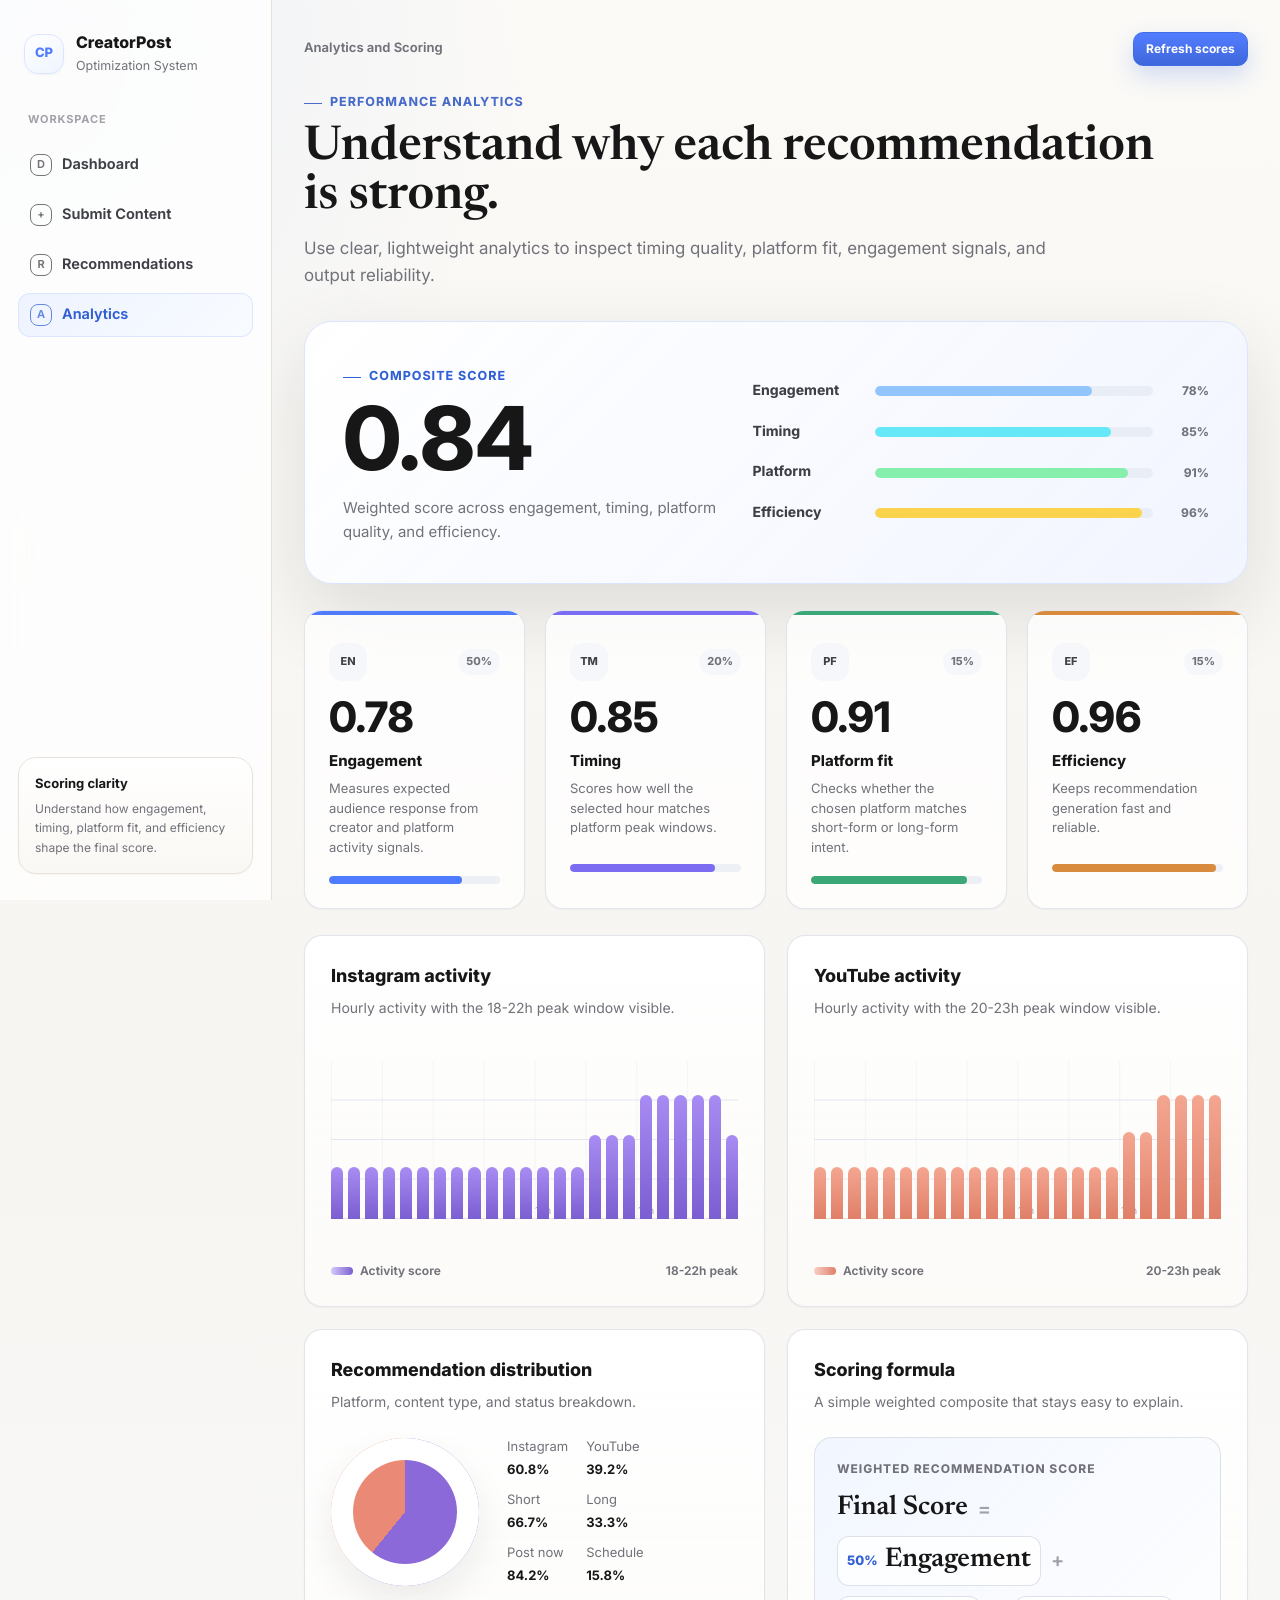
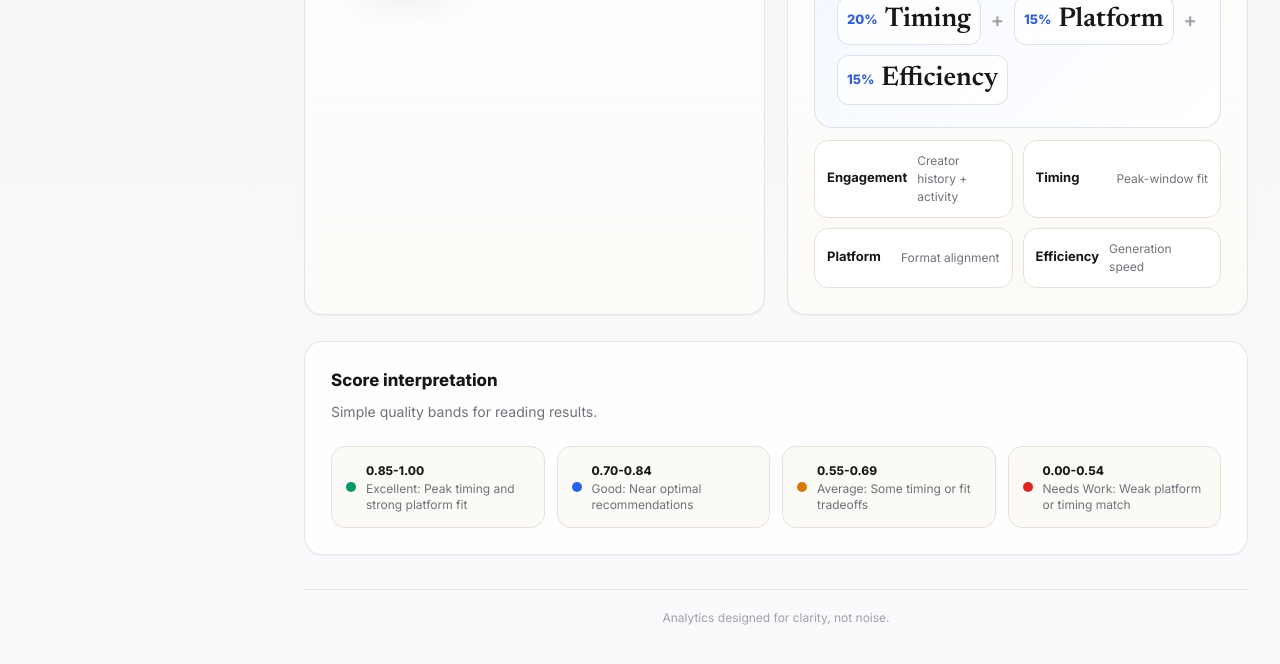
==== frontend/analytics.html @ d36f8579 "initial frontend design" ====
<!DOCTYPE html>
<html lang="en">
<head>
  <meta charset="UTF-8" />
  <meta name="viewport" content="width=device-width, initial-scale=1.0" />
  <title>Analytics | CreatorPost</title>
  <link rel="stylesheet" href="css/styles.css" />
  <link rel="stylesheet" href="css/analytics.css" />
</head>
<body>
  <div class="app-shell">
    <aside class="sidebar">
      <a href="index.html" class="brand"><span class="brand-mark">CP</span><span><span class="brand-title">CreatorPost</span><span class="brand-subtitle">Optimization System</span></span></a>
      <nav class="sidebar-nav" aria-label="Main navigation">
        <span class="nav-section-label">Workspace</span>
        <a href="index.html" class="nav-link"><span class="nav-icon">D</span>Dashboard</a>
        <a href="submit.html" class="nav-link"><span class="nav-icon">+</span>Submit Content</a>
        <a href="recommendations.html" class="nav-link"><span class="nav-icon">R</span>Recommendations</a>
        <a href="analytics.html" class="nav-link active"><span class="nav-icon">A</span>Analytics</a>
      </nav>
      <div class="sidebar-card"><strong>Scoring clarity</strong><span>Understand how engagement, timing, platform fit, and efficiency shape the final score.</span></div>
    </aside>

    <div class="main-area">
      <header class="topbar"><div class="topbar-title">Analytics and Scoring</div><div class="topbar-actions"><button class="btn btn-primary btn-sm" id="run-scoring-btn">Refresh scores</button></div></header>
      <main class="page-wrapper">
        <header class="page-header">
          <span class="eyebrow">Performance analytics</span>
          <h1>Understand why each recommendation is strong.</h1>
          <p>Use clear, lightweight analytics to inspect timing quality, platform fit, engagement signals, and output reliability.</p>
        </header>

        <section class="score-hero">
          <div class="score-hero-left">
            <span class="eyebrow">Composite score</span>
            <div class="final-score-value" id="hero-final-score">0.00</div>
            <div class="score-label">Weighted score across engagement, timing, platform quality, and efficiency.</div>
          </div>
          <div class="score-hero-right">
            <div class="hero-metric-row"><span class="hero-metric-name">Engagement</span><div class="hero-metric-bar-wrap"><div class="hero-metric-bar" id="hero-bar-engagement"></div></div><span class="hero-metric-val" id="hero-val-engagement">0%</span></div>
            <div class="hero-metric-row"><span class="hero-metric-name">Timing</span><div class="hero-metric-bar-wrap"><div class="hero-metric-bar" id="hero-bar-timing"></div></div><span class="hero-metric-val" id="hero-val-timing">0%</span></div>
            <div class="hero-metric-row"><span class="hero-metric-name">Platform</span><div class="hero-metric-bar-wrap"><div class="hero-metric-bar" id="hero-bar-platform"></div></div><span class="hero-metric-val" id="hero-val-platform">0%</span></div>
            <div class="hero-metric-row"><span class="hero-metric-name">Efficiency</span><div class="hero-metric-bar-wrap"><div class="hero-metric-bar" id="hero-bar-efficiency"></div></div><span class="hero-metric-val" id="hero-val-efficiency">0%</span></div>
          </div>
        </section>

        <section class="metric-cards">
          <article class="metric-card engagement"><div class="metric-card-accent"></div><div class="metric-card-header"><span class="metric-icon">EN</span><span class="metric-weight">50%</span></div><div class="metric-score" id="card-engagement">0.00</div><div class="metric-name">Engagement</div><div class="metric-desc">Measures expected audience response from creator and platform activity signals.</div><div class="metric-progress"><div class="metric-progress-fill" id="bar-engagement"></div></div></article>
          <article class="metric-card timing"><div class="metric-card-accent"></div><div class="metric-card-header"><span class="metric-icon">TM</span><span class="metric-weight">20%</span></div><div class="metric-score" id="card-timing">0.00</div><div class="metric-name">Timing</div><div class="metric-desc">Scores how well the selected hour matches platform peak windows.</div><div class="metric-progress"><div class="metric-progress-fill" id="bar-timing"></div></div></article>
          <article class="metric-card platform"><div class="metric-card-accent"></div><div class="metric-card-header"><span class="metric-icon">PF</span><span class="metric-weight">15%</span></div><div class="metric-score" id="card-platform">0.00</div><div class="metric-name">Platform fit</div><div class="metric-desc">Checks whether the chosen platform matches short-form or long-form intent.</div><div class="metric-progress"><div class="metric-progress-fill" id="bar-platform"></div></div></article>
          <article class="metric-card efficiency"><div class="metric-card-accent"></div><div class="metric-card-header"><span class="metric-icon">EF</span><span class="metric-weight">15%</span></div><div class="metric-score" id="card-efficiency">0.00</div><div class="metric-name">Efficiency</div><div class="metric-desc">Keeps recommendation generation fast and reliable.</div><div class="metric-progress"><div class="metric-progress-fill" id="bar-efficiency"></div></div></article>
        </section>

        <section class="charts-grid">
          <article class="chart-card"><h3>Instagram activity</h3><p>Hourly activity with the 18-22h peak window visible.</p><div id="ig-activity-bars"></div></article>
          <article class="chart-card"><h3>YouTube activity</h3><p>Hourly activity with the 20-23h peak window visible.</p><div id="yt-activity-bars"></div></article>
          <article class="chart-card"><h3>Recommendation distribution</h3><p>Platform, content type, and status breakdown.</p><div class="distribution-layout"><div id="donut-chart" class="donut-chart"></div><div class="distribution-list"><span>Instagram <strong id="dist-ig">-</strong></span><span>YouTube <strong id="dist-yt">-</strong></span><span>Short <strong id="dist-short">-</strong></span><span>Long <strong id="dist-long">-</strong></span><span>Post now <strong id="dist-now">-</strong></span><span>Schedule <strong id="dist-sched">-</strong></span></div></div></article>
          <article class="chart-card"><h3>Scoring formula</h3><p>A simple weighted composite that stays easy to explain.</p><div id="formula-display"></div></article>
        </section>

        <section class="card">
          <div class="card-header"><div><div class="card-title">Score interpretation</div><div class="card-subtitle">Simple quality bands for reading results.</div></div></div>
          <div class="interpretation-grid" id="interpretation-grid"></div>
        </section>
      </main>
      <footer class="footer">Analytics designed for clarity, not noise.</footer>
    </div>
  </div>
  <script src="js/api.js"></script>
  <script src="js/analytics.js"></script>
</body>
</html>
---- frontend/css/styles.css ----
@import url("https://fonts.googleapis.com/css2?family=Inter:wght@400;500;600;700;800&family=Newsreader:opsz,wght@6..72,500;6..72,600&display=swap");

:root {
  --bg: #f7f5f1;
  --bg-soft: #fbfaf7;
  --surface: #ffffff;
  --surface-2: #f8fafc;
  --border: #e7e1d8;
  --border-strong: #d7dce5;
  --text: #171717;
  --text-soft: #3f3f46;
  --muted: #71717a;
  --muted-2: #a1a1aa;
  --blue: #4f7cff;
  --blue-soft: #edf3ff;
  --purple: #7c6cf2;
  --purple-soft: #f1efff;
  --green: #3ba776;
  --green-soft: #ecf8f2;
  --orange: #d88a3d;
  --orange-soft: #fff4e8;
  --red: #cf4d4d;
  --red-soft: #fff0f0;
  --shadow-sm: 0 1px 2px rgba(24, 24, 27, 0.04);
  --shadow-md: 0 18px 48px rgba(24, 24, 27, 0.09);
  --shadow-lg: 0 28px 80px rgba(24, 24, 27, 0.12);
  --radius-sm: 12px;
  --radius-md: 18px;
  --radius-lg: 28px;
  --sidebar: 272px;
  --font: Inter, ui-sans-serif, system-ui, -apple-system, "Segoe UI", sans-serif;
  --display-font: Newsreader, Georgia, serif;
}

*,
*::before,
*::after { box-sizing: border-box; }

* { margin: 0; padding: 0; }

html { scroll-behavior: smooth; }

body {
  min-height: 100vh;
  background:
    radial-gradient(circle at top left, rgba(79, 124, 255, 0.08), transparent 34rem),
    linear-gradient(180deg, #fbfaf7 0%, #f7f5f1 46%, #f8fafc 100%);
  color: var(--text);
  font-family: var(--font);
  font-size: 16px;
  line-height: 1.62;
  text-rendering: geometricPrecision;
  -webkit-font-smoothing: antialiased;
}

a { color: inherit; }
button, input, select { font: inherit; }
button { cursor: pointer; }

.app-shell {
  min-height: 100vh;
  display: grid;
  grid-template-columns: var(--sidebar) minmax(0, 1fr);
}

.sidebar {
  position: sticky;
  top: 0;
  height: 100vh;
  display: flex;
  flex-direction: column;
  gap: 28px;
  padding: 26px 18px;
  border-right: 1px solid var(--border);
  background: rgba(255, 255, 255, 0.78);
  backdrop-filter: blur(18px);
}

.brand {
  display: flex;
  align-items: center;
  gap: 12px;
  padding: 4px 6px;
  color: var(--text);
  text-decoration: none;
}

.brand-mark {
  width: 40px;
  height: 40px;
  display: grid;
  place-items: center;
  border: 1px solid #dbe5ff;
  border-radius: 14px;
  background: linear-gradient(145deg, #ffffff, #eef4ff);
  color: var(--blue);
  font-size: 13px;
  font-weight: 800;
  letter-spacing: 0;
  box-shadow: var(--shadow-sm);
}

.brand-title {
  display: block;
  font-size: 16px;
  font-weight: 800;
  letter-spacing: 0;
}

.brand-subtitle {
  display: block;
  margin-top: 1px;
  color: var(--muted);
  font-size: 12.5px;
}

.sidebar-nav {
  display: flex;
  flex-direction: column;
  gap: 6px;
}

.nav-section-label {
  margin: 2px 10px 8px;
  color: var(--muted-2);
  font-size: 11px;
  font-weight: 700;
  letter-spacing: 0.08em;
  text-transform: uppercase;
}

.nav-link {
  min-height: 44px;
  display: flex;
  align-items: center;
  gap: 10px;
  padding: 10px 12px;
  border-radius: 12px;
  color: var(--text-soft);
  text-decoration: none;
  font-size: 14.5px;
  font-weight: 650;
  transition: background 160ms ease, color 160ms ease, transform 160ms ease;
}

.nav-link:hover {
  background: rgba(79, 124, 255, 0.07);
  color: var(--text);
}

.nav-link.active {
  background: linear-gradient(135deg, #eef3ff, #f8fbff);
  color: #315fd4;
  box-shadow: inset 0 0 0 1px #dce6ff;
}

.nav-icon {
  width: 22px;
  height: 22px;
  display: grid;
  place-items: center;
  border: 1px solid currentColor;
  border-radius: 8px;
  font-size: 11px;
  opacity: 0.72;
}

.sidebar-card {
  margin-top: auto;
  padding: 16px;
  border: 1px solid var(--border);
  border-radius: var(--radius-md);
  background: linear-gradient(180deg, #ffffff, #faf8f4);
  box-shadow: var(--shadow-sm);
}

.sidebar-card strong {
  display: block;
  font-size: 13px;
}

.sidebar-card span {
  display: block;
  margin-top: 4px;
  color: var(--muted);
  font-size: 12px;
}

.main-area {
  min-width: 0;
  padding: 32px;
}

.topbar {
  max-width: 1220px;
  margin: 0 auto 20px;
  display: flex;
  align-items: center;
  justify-content: space-between;
  gap: 18px;
}

.topbar-title {
  color: var(--muted);
  font-size: 13px;
  font-weight: 650;
}

.topbar-actions {
  display: flex;
  align-items: center;
  gap: 10px;
}

.status-pill {
  display: inline-flex;
  align-items: center;
  gap: 8px;
  min-height: 34px;
  padding: 7px 11px;
  border: 1px solid var(--border);
  border-radius: 999px;
  background: rgba(255, 255, 255, 0.75);
  color: var(--muted);
  font-size: 12px;
  font-weight: 650;
}

.status-dot {
  width: 7px;
  height: 7px;
  border-radius: 50%;
  background: var(--green);
}

.page-wrapper {
  width: min(1220px, 100%);
  margin: 0 auto;
}

.page-header {
  margin-bottom: 30px;
}

.eyebrow {
  display: inline-flex;
  align-items: center;
  gap: 8px;
  color: #486bc9;
  font-size: 12.5px;
  font-weight: 750;
  letter-spacing: 0.08em;
  text-transform: uppercase;
}

.eyebrow::before {
  content: "";
  width: 18px;
  height: 1px;
  background: currentColor;
}

.page-header h1 {
  max-width: 880px;
  margin-top: 10px;
  color: var(--text);
  font-family: var(--display-font);
  font-size: 48px;
  line-height: 1.02;
  font-weight: 600;
  letter-spacing: 0;
}

.page-header p {
  max-width: 760px;
  margin-top: 14px;
  color: var(--muted);
  font-size: 17px;
}

.card,
.form-card,
.info-card,
.rec-table-wrap,
.rec-summary-card,
.stat-card,
.metric-card,
.chart-card {
  border: 1px solid rgba(215, 220, 229, 0.72);
  border-radius: var(--radius-md);
  background: rgba(255, 255, 255, 0.78);
  box-shadow: var(--shadow-sm);
  transition: box-shadow 180ms ease, transform 180ms ease, border-color 180ms ease, background 180ms ease;
}

.card {
  padding: 26px;
}

.card:hover,
.form-card:hover,
.info-card:hover,
.rec-table-wrap:hover,
.metric-card:hover,
.chart-card:hover {
  border-color: rgba(184, 200, 255, 0.7);
  box-shadow: 0 18px 48px rgba(24, 24, 27, 0.07);
}

.card-header {
  display: flex;
  align-items: flex-start;
  justify-content: space-between;
  gap: 16px;
  margin-bottom: 22px;
}

.card-title {
  color: var(--text);
  font-size: 17px;
  font-weight: 760;
}

.card-subtitle {
  margin-top: 6px;
  color: var(--muted);
  font-size: 14px;
}

.btn {
  min-height: 42px;
  display: inline-flex;
  align-items: center;
  justify-content: center;
  gap: 8px;
  padding: 11px 17px;
  border: 1px solid var(--border-strong);
  border-radius: 12px;
  background: #fff;
  color: var(--text);
  text-decoration: none;
  font-size: 14.5px;
  font-weight: 700;
  line-height: 1;
  white-space: nowrap;
  transition: transform 160ms ease, box-shadow 160ms ease, border-color 160ms ease, background 160ms ease;
}

.btn:hover {
  transform: translateY(-1px);
  box-shadow: 0 8px 22px rgba(24, 24, 27, 0.08);
}

.btn-primary {
  border-color: #416ee5;
  background: linear-gradient(180deg, #527dff, #3f67dc);
  color: #fff;
  box-shadow: 0 10px 24px rgba(65, 110, 229, 0.22);
}

.btn-primary:hover { background: #365fc9; }
.btn-outline { background: rgba(255, 255, 255, 0.72); color: var(--text-soft); }
.btn-muted { background: var(--surface-2); color: var(--muted); }
.btn-sm { min-height: 34px; padding: 8px 12px; border-radius: 10px; font-size: 12px; }
.btn:disabled { opacity: 0.55; cursor: not-allowed; transform: none; }

.badge {
  display: inline-flex;
  align-items: center;
  justify-content: center;
  min-height: 24px;
  padding: 4px 9px;
  border: 1px solid transparent;
  border-radius: 999px;
  font-size: 11.5px;
  font-weight: 720;
  line-height: 1;
  white-space: nowrap;
}

.badge-instagram { border-color: #ead9f7; background: #fbf5ff; color: #7a4fb0; }
.badge-youtube { border-color: #f4d7d7; background: #fff6f5; color: #b45454; }
.badge-both { border-color: #dbe5ff; background: var(--blue-soft); color: #315fd4; }
.badge-post-now { border-color: #ccebdc; background: var(--green-soft); color: #278258; }
.badge-schedule { border-color: #f4dcc2; background: var(--orange-soft); color: #af6420; }
.badge-short { border-color: #dbe5ff; background: var(--blue-soft); color: #315fd4; }
.badge-long { border-color: #ded9ff; background: var(--purple-soft); color: #6556d9; }

.badge-dot {
  width: 6px;
  height: 6px;
  margin-right: 6px;
  border-radius: 50%;
  background: currentColor;
  box-shadow: 0 0 0 3px color-mix(in srgb, currentColor 16%, transparent);
}

.grid-2 { display: grid; grid-template-columns: repeat(2, minmax(0, 1fr)); gap: 18px; }
.grid-3 { display: grid; grid-template-columns: repeat(3, minmax(0, 1fr)); gap: 18px; }
.grid-4 { display: grid; grid-template-columns: repeat(4, minmax(0, 1fr)); gap: 20px; }
.flex { display: flex; }
.flex-between { display: flex; align-items: center; justify-content: space-between; gap: 16px; }
.gap-8 { gap: 8px; }
.wrap { flex-wrap: wrap; }
.mt-8 { margin-top: 8px; }
.mb-8 { margin-bottom: 8px; }
.text-muted { color: var(--muted); font-size: 14px; }
.font-mono { font-family: "SFMono-Regular", "Cascadia Mono", Consolas, monospace; }
.divider { height: 1px; margin: 18px 0; background: var(--border); }
.table-scroll { width: 100%; overflow-x: auto; }
.score-accent { color: #315fd4; font-size: 15px; }

.alert {
  display: flex;
  gap: 10px;
  margin-bottom: 16px;
  padding: 12px 14px;
  border: 1px solid #f0cccc;
  border-radius: 12px;
  background: var(--red-soft);
  color: #a33c3c;
  font-size: 13px;
}

.spinner {
  width: 18px;
  height: 18px;
  border: 2px solid #dfe7fb;
  border-top-color: var(--blue);
  border-radius: 50%;
  animation: spin 0.75s linear infinite;
}

@keyframes spin { to { transform: rotate(360deg); } }

.loading-overlay {
  min-height: 96px;
  display: flex;
  align-items: center;
  justify-content: center;
  gap: 10px;
  color: var(--muted);
  font-size: 13px;
}

.empty-state {
  padding: 36px 20px;
  text-align: center;
  color: var(--muted);
}

.empty-icon {
  margin-bottom: 8px;
  color: var(--text-soft);
  font-weight: 700;
}

.info-list {
  display: flex;
  flex-direction: column;
  gap: 12px;
  list-style: none;
}

.info-list li {
  position: relative;
  padding-left: 18px;
  color: var(--muted);
  font-size: 14px;
  line-height: 1.52;
}

.info-list li::before {
  content: "";
  position: absolute;
  left: 0;
  top: 9px;
  width: 5px;
  height: 5px;
  border-radius: 50%;
  background: var(--blue);
}

.footer {
  width: min(1220px, 100%);
  margin: 34px auto 0;
  padding: 18px 0 4px;
  border-top: 1px solid var(--border);
  color: var(--muted-2);
  text-align: center;
  font-size: 12px;
}

@media (max-width: 1080px) {
  .app-shell { grid-template-columns: 1fr; }
  .sidebar {
    position: relative;
    height: auto;
    padding: 16px;
    border-right: none;
    border-bottom: 1px solid var(--border);
  }
  .sidebar-nav {
    flex-direction: row;
    overflow-x: auto;
    padding-bottom: 2px;
  }
  .nav-section-label,
  .sidebar-card { display: none; }
  .nav-link { flex: 0 0 auto; }
}

@media (max-width: 760px) {
  .main-area { padding: 18px 14px; }
  .topbar { align-items: flex-start; flex-direction: column; }
  .page-header h1 { font-size: 36px; }
  .page-header p { font-size: 16px; }
  .grid-4, .grid-3, .grid-2 { grid-template-columns: 1fr; }
  .card-header, .flex-between, .page-header-actions { align-items: stretch; flex-direction: column; }
  .btn { width: 100%; }
}
---- frontend/css/analytics.css ----
.score-hero {
  display: grid;
  grid-template-columns: minmax(0, 0.9fr) minmax(0, 1.1fr);
  gap: 36px;
  margin-bottom: 26px;
  padding: 38px;
  border: 1px solid #dbe5ff;
  border-radius: var(--radius-lg);
  background:
    linear-gradient(135deg, rgba(255, 255, 255, 0.96), rgba(240, 244, 255, 0.9)),
    #fff;
  box-shadow: var(--shadow-lg);
}

.score-hero .eyebrow { color: #315fd4; }
.final-score-value { margin-top: 12px; color: var(--text); font-size: 88px; font-weight: 780; line-height: 0.92; }
.score-label { max-width: 460px; margin-top: 16px; color: var(--muted); font-size: 15px; }
.score-hero-right { display: flex; flex-direction: column; justify-content: center; gap: 18px; }
.hero-metric-row { display: grid; grid-template-columns: 110px 1fr 44px; align-items: center; gap: 12px; }
.hero-metric-name { color: var(--text-soft); font-size: 14px; font-weight: 740; }
.hero-metric-bar-wrap { height: 10px; overflow: hidden; border-radius: 999px; background: #e9edf5; }
.hero-metric-bar { width: 0; height: 100%; border-radius: 999px; }
.hero-metric-val { text-align: right; color: var(--muted); font-size: 12px; font-weight: 740; }

.metric-cards {
  display: grid;
  grid-template-columns: repeat(4, minmax(0, 1fr));
  gap: 20px;
  margin-bottom: 26px;
}

.metric-card {
  position: relative;
  overflow: hidden;
  padding: 24px;
  transition: transform 160ms ease, box-shadow 160ms ease;
}

.metric-card:hover { transform: translateY(-3px); box-shadow: var(--shadow-md); }
.metric-card-accent { position: absolute; inset: 0 0 auto; height: 4px; }
.metric-card.engagement .metric-card-accent { background: var(--blue); }
.metric-card.timing .metric-card-accent { background: var(--purple); }
.metric-card.platform .metric-card-accent { background: var(--green); }
.metric-card.efficiency .metric-card-accent { background: var(--orange); }
.metric-card-header { display: flex; justify-content: space-between; align-items: center; margin: 8px 0 16px; }
.metric-icon { width: 38px; height: 38px; display: grid; place-items: center; border-radius: 13px; background: #f5f7fb; color: var(--text-soft); font-size: 11px; font-weight: 760; }
.metric-weight { padding: 4px 8px; border-radius: 999px; background: #f5f7fb; color: var(--muted); font-size: 11px; font-weight: 760; }
.metric-score { color: var(--text); font-size: 42px; font-weight: 780; line-height: 1; }
.metric-name { margin-top: 10px; color: var(--text); font-size: 15px; font-weight: 760; }
.metric-desc { min-height: 66px; margin-top: 7px; color: var(--muted); font-size: 13px; line-height: 1.5; }
.metric-progress { height: 8px; margin-top: 18px; overflow: hidden; border-radius: 999px; background: #edf0f5; }
.metric-progress-fill { width: 0; height: 100%; border-radius: 999px; }
.metric-card.engagement .metric-progress-fill { background: var(--blue); }
.metric-card.timing .metric-progress-fill { background: var(--purple); }
.metric-card.platform .metric-progress-fill { background: var(--green); }
.metric-card.efficiency .metric-progress-fill { background: var(--orange); }

.charts-grid {
  display: grid;
  grid-template-columns: repeat(2, minmax(0, 1fr));
  gap: 22px;
  margin-bottom: 26px;
}

.chart-card {
  padding: 26px;
  background:
    linear-gradient(180deg, rgba(255,255,255,0.94), rgba(251,250,247,0.86)),
    #fff;
}
.chart-card h3 { color: var(--text); font-size: 18px; font-weight: 780; }
.chart-card p { margin: 7px 0 22px; color: var(--muted); font-size: 14px; }
.bar-chart-custom { position: relative; display: flex; align-items: flex-end; gap: 5px; height: 206px; padding: 18px 0 30px; }
.bar-chart-custom::before {
  content: "";
  position: absolute;
  inset: 18px 0 30px;
  background:
    linear-gradient(to top, rgba(215,220,229,0.65) 1px, transparent 1px) 0 0 / 100% 25%,
    linear-gradient(to right, rgba(215,220,229,0.24) 1px, transparent 1px) 0 0 / 12.5% 100%;
  pointer-events: none;
}
.bar-chart-custom::after { content: ""; position: absolute; left: 0; right: 0; bottom: 30px; height: 1px; background: var(--border); }
.bar-col { position: relative; flex: 1; display: flex; justify-content: center; align-items: flex-end; height: 100%; }
.bar-fill {
  width: 100%;
  min-height: 4px;
  border-radius: 999px 999px 5px 5px;
  cursor: pointer;
  position: relative;
  z-index: 1;
  transition: transform 160ms ease, filter 160ms ease;
}
.bar-fill:hover { transform: translateY(-4px); filter: saturate(1.08); }
.bar-fill.ig { background: linear-gradient(180deg, #a88cf3, #7b5ed0); }
.bar-fill.yt { background: linear-gradient(180deg, #f4a691, #df7f68); }
.bar-hour-label { position: absolute; bottom: 0; color: var(--muted-2); font-size: 10px; }

.chart-legend {
  display: flex;
  align-items: center;
  justify-content: space-between;
  gap: 12px;
  margin-top: 12px;
  color: var(--muted);
  font-size: 12px;
  font-weight: 650;
}

.chart-legend span {
  display: inline-flex;
  align-items: center;
  gap: 7px;
}

.legend-swatch {
  width: 22px;
  height: 8px;
  border-radius: 999px;
  display: inline-block;
}

.legend-swatch.ig { background: linear-gradient(90deg, #d5c9fb, #7b5ed0); }
.legend-swatch.yt { background: linear-gradient(90deg, #f8d0c7, #df7f68); }

.distribution-layout { display: flex; align-items: center; gap: 28px; }
.donut-chart {
  width: 148px;
  height: 148px;
  flex: 0 0 auto;
  border-radius: 50%;
  background: conic-gradient(#8c69d9 0deg 200deg, #ea8a76 200deg 360deg);
  box-shadow: inset 0 0 0 22px #fff, 0 16px 36px rgba(24, 24, 27, 0.08);
}

.distribution-list {
  display: grid;
  grid-template-columns: 1fr 1fr;
  gap: 9px 18px;
  color: var(--muted);
  font-size: 13px;
}

.distribution-list strong { display: block; margin-top: 2px; color: var(--text); }
.formula-display {
  padding: 0;
  border-radius: 18px;
  background: linear-gradient(180deg, #ffffff, #fbfaf7);
  color: var(--text-soft);
  font-family: var(--font);
  font-size: 14px;
  line-height: 1.5;
}

.formula-equation {
  padding: 22px;
  border: 1px solid rgba(215, 220, 229, 0.78);
  border-radius: 18px;
  background:
    linear-gradient(135deg, rgba(237,243,255,0.74), rgba(255,255,255,0.92)),
    #fff;
}

.formula-title {
  color: var(--muted);
  font-size: 12px;
  font-weight: 760;
  letter-spacing: 0.08em;
  text-transform: uppercase;
}

.formula-main {
  display: flex;
  align-items: center;
  flex-wrap: wrap;
  gap: 10px;
  margin-top: 14px;
  color: var(--text);
  font-family: var(--display-font);
  font-size: 27px;
  font-weight: 600;
  line-height: 1.25;
}

.formula-equals,
.formula-plus {
  color: var(--muted-2);
  font-family: var(--font);
  font-size: 20px;
  font-weight: 600;
}

.formula-term {
  display: inline-flex;
  align-items: center;
  gap: 7px;
  padding: 7px 9px;
  border: 1px solid rgba(215, 220, 229, 0.85);
  border-radius: 12px;
  background: rgba(255,255,255,0.78);
}

.formula-weight {
  color: #315fd4;
  font-family: var(--font);
  font-size: 13px;
  font-weight: 800;
}

.formula-variable {
  color: var(--text);
}

.formula-breakdown {
  display: grid;
  grid-template-columns: repeat(2, minmax(0, 1fr));
  gap: 10px;
  margin-top: 12px;
}

.formula-chip {
  display: flex;
  align-items: center;
  justify-content: space-between;
  gap: 10px;
  padding: 11px 12px;
  border: 1px solid var(--border);
  border-radius: 14px;
  background: #fff;
}

.formula-chip strong {
  color: var(--text);
  font-size: 13px;
}

.formula-chip span {
  color: var(--muted);
  font-size: 12px;
}
.interpretation-grid { display: grid; grid-template-columns: repeat(4, minmax(0, 1fr)); gap: 12px; }
.interp-item { display: flex; align-items: center; gap: 10px; padding: 14px; border: 1px solid var(--border); border-radius: 14px; background: #fbfaf7; }
.interp-dot { width: 10px; height: 10px; flex: 0 0 auto; border-radius: 50%; }
.interp-range { color: var(--text); font-size: 12px; font-weight: 760; }
.interp-text { color: var(--muted); font-size: 12px; line-height: 1.35; }

@media (max-width: 1080px) {
  .score-hero,
  .charts-grid { grid-template-columns: 1fr; }
  .metric-cards,
  .interpretation-grid { grid-template-columns: repeat(2, minmax(0, 1fr)); }
}

@media (max-width: 640px) {
  .metric-cards,
  .interpretation-grid { grid-template-columns: 1fr; }
  .score-hero { padding: 24px; }
  .final-score-value { font-size: 56px; }
  .hero-metric-row { grid-template-columns: 92px 1fr 40px; }
  .distribution-layout { align-items: flex-start; flex-direction: column; }
  .distribution-list { grid-template-columns: 1fr; }
  .formula-breakdown { grid-template-columns: 1fr; }
  .formula-main { font-size: 23px; }
}
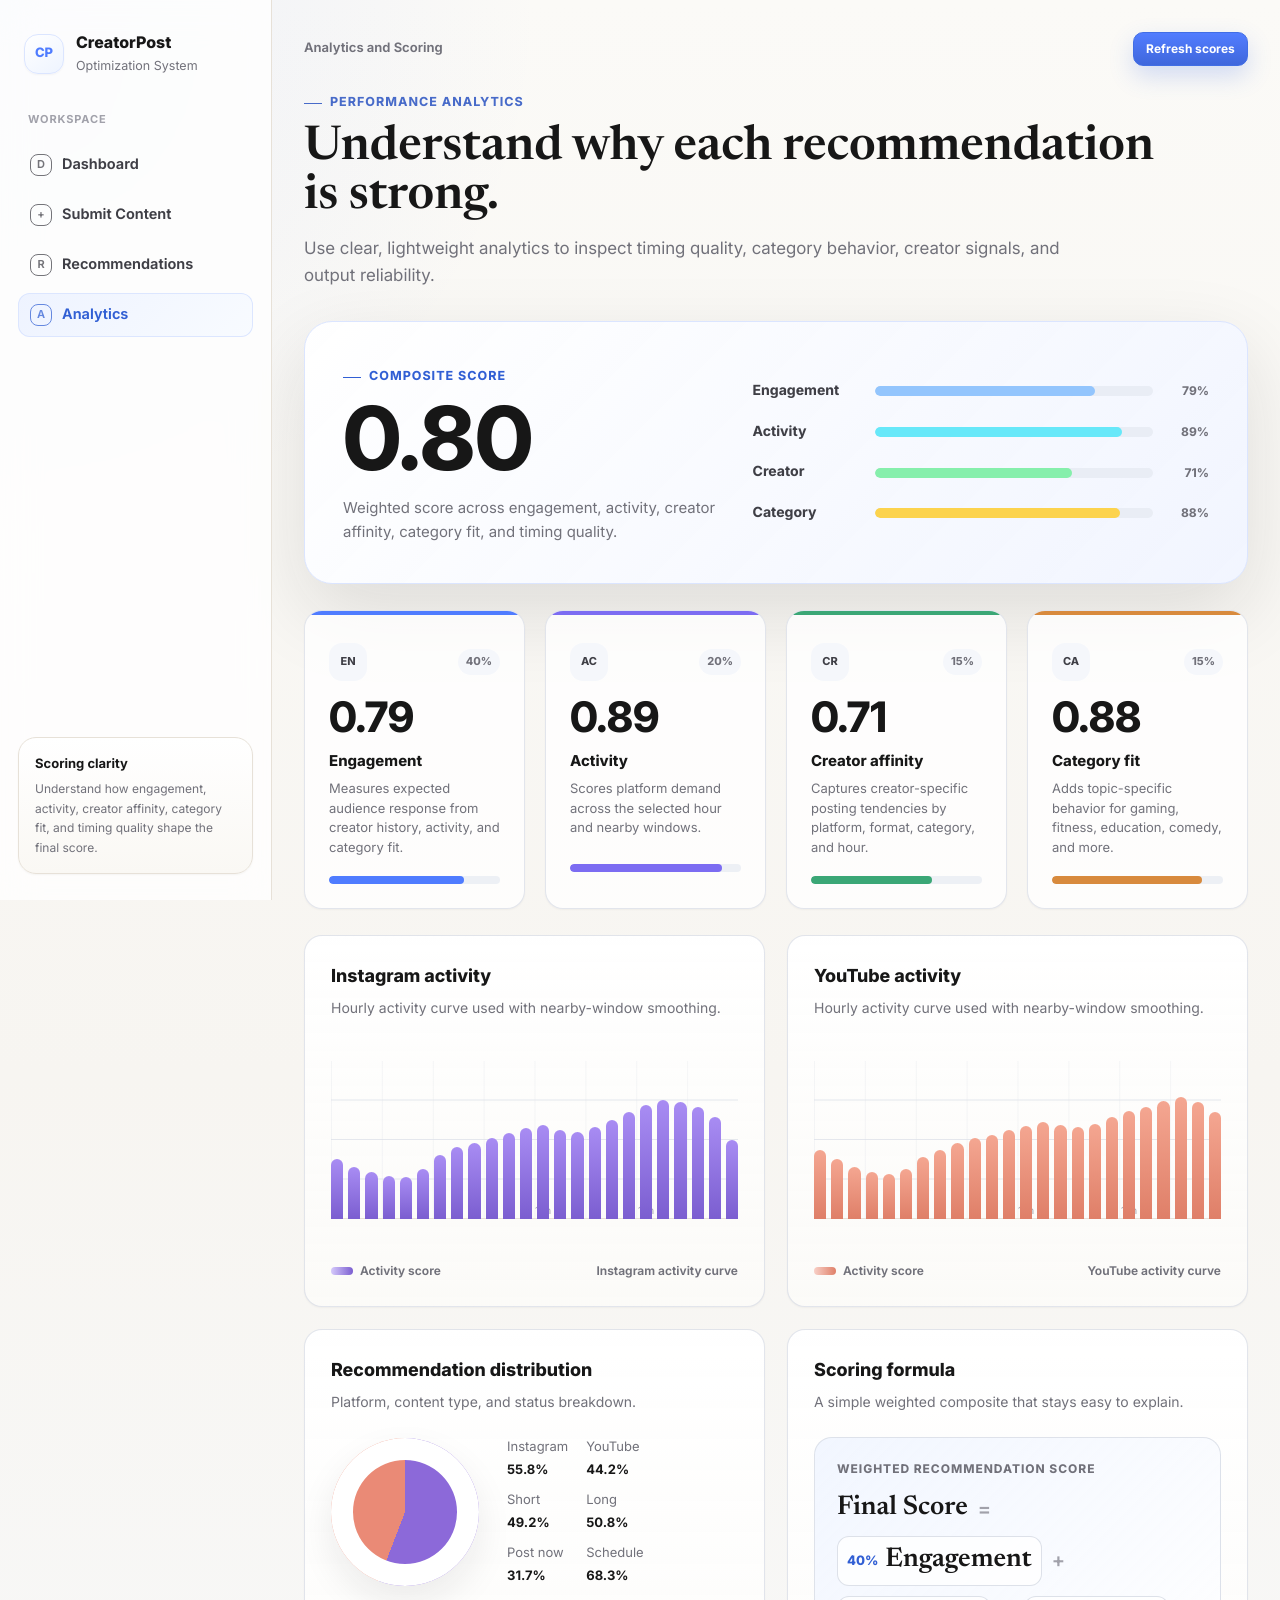
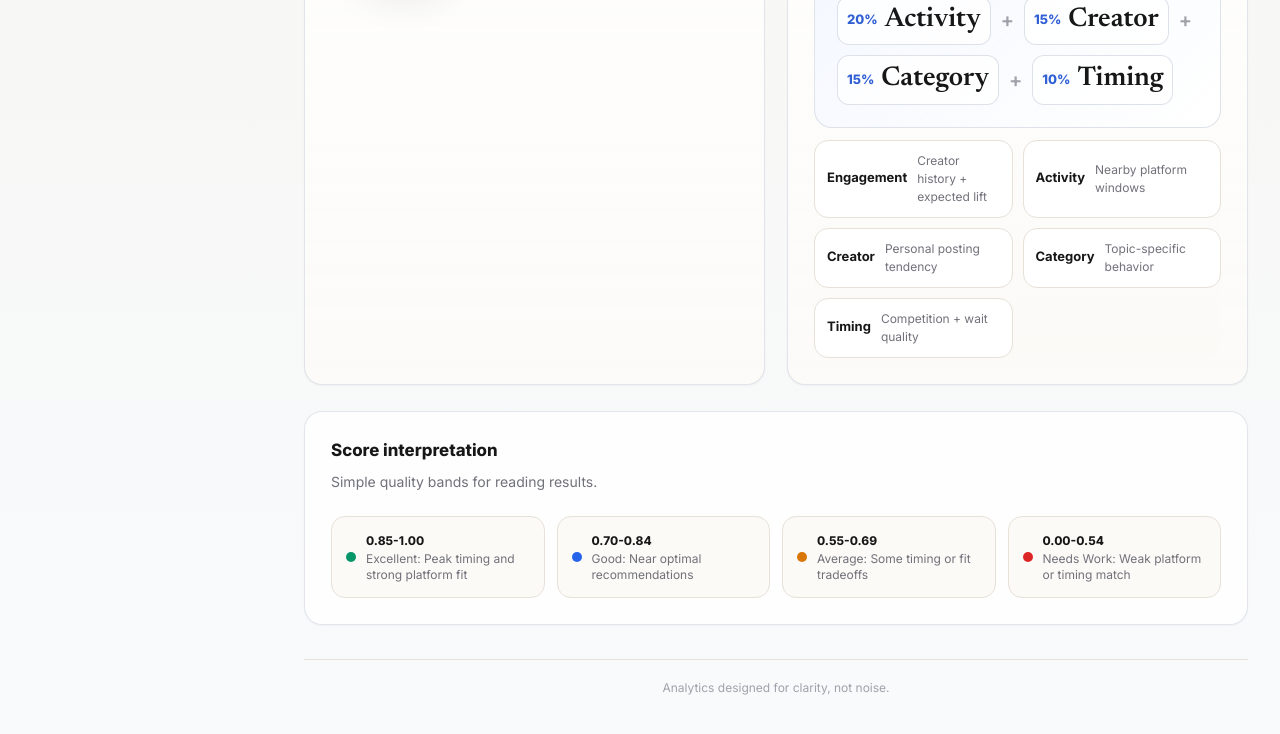
==== commit 43e9daf4: "made some improvements" ====
--- a/frontend/analytics.html
+++ b/frontend/analytics.html
@@ -18,7 +18,7 @@
         <a href="recommendations.html" class="nav-link"><span class="nav-icon">R</span>Recommendations</a>
         <a href="analytics.html" class="nav-link active"><span class="nav-icon">A</span>Analytics</a>
       </nav>
-      <div class="sidebar-card"><strong>Scoring clarity</strong><span>Understand how engagement, timing, platform fit, and efficiency shape the final score.</span></div>
+      <div class="sidebar-card"><strong>Scoring clarity</strong><span>Understand how engagement, activity, creator affinity, category fit, and timing quality shape the final score.</span></div>
     </aside>
 
     <div class="main-area">
@@ -27,33 +27,33 @@
         <header class="page-header">
           <span class="eyebrow">Performance analytics</span>
           <h1>Understand why each recommendation is strong.</h1>
-          <p>Use clear, lightweight analytics to inspect timing quality, platform fit, engagement signals, and output reliability.</p>
+          <p>Use clear, lightweight analytics to inspect timing quality, category behavior, creator signals, and output reliability.</p>
         </header>
 
         <section class="score-hero">
           <div class="score-hero-left">
             <span class="eyebrow">Composite score</span>
             <div class="final-score-value" id="hero-final-score">0.00</div>
-            <div class="score-label">Weighted score across engagement, timing, platform quality, and efficiency.</div>
+            <div class="score-label">Weighted score across engagement, activity, creator affinity, category fit, and timing quality.</div>
           </div>
           <div class="score-hero-right">
             <div class="hero-metric-row"><span class="hero-metric-name">Engagement</span><div class="hero-metric-bar-wrap"><div class="hero-metric-bar" id="hero-bar-engagement"></div></div><span class="hero-metric-val" id="hero-val-engagement">0%</span></div>
-            <div class="hero-metric-row"><span class="hero-metric-name">Timing</span><div class="hero-metric-bar-wrap"><div class="hero-metric-bar" id="hero-bar-timing"></div></div><span class="hero-metric-val" id="hero-val-timing">0%</span></div>
-            <div class="hero-metric-row"><span class="hero-metric-name">Platform</span><div class="hero-metric-bar-wrap"><div class="hero-metric-bar" id="hero-bar-platform"></div></div><span class="hero-metric-val" id="hero-val-platform">0%</span></div>
-            <div class="hero-metric-row"><span class="hero-metric-name">Efficiency</span><div class="hero-metric-bar-wrap"><div class="hero-metric-bar" id="hero-bar-efficiency"></div></div><span class="hero-metric-val" id="hero-val-efficiency">0%</span></div>
+            <div class="hero-metric-row"><span class="hero-metric-name">Activity</span><div class="hero-metric-bar-wrap"><div class="hero-metric-bar" id="hero-bar-timing"></div></div><span class="hero-metric-val" id="hero-val-timing">0%</span></div>
+            <div class="hero-metric-row"><span class="hero-metric-name">Creator</span><div class="hero-metric-bar-wrap"><div class="hero-metric-bar" id="hero-bar-platform"></div></div><span class="hero-metric-val" id="hero-val-platform">0%</span></div>
+            <div class="hero-metric-row"><span class="hero-metric-name">Category</span><div class="hero-metric-bar-wrap"><div class="hero-metric-bar" id="hero-bar-efficiency"></div></div><span class="hero-metric-val" id="hero-val-efficiency">0%</span></div>
           </div>
         </section>
 
         <section class="metric-cards">
-          <article class="metric-card engagement"><div class="metric-card-accent"></div><div class="metric-card-header"><span class="metric-icon">EN</span><span class="metric-weight">50%</span></div><div class="metric-score" id="card-engagement">0.00</div><div class="metric-name">Engagement</div><div class="metric-desc">Measures expected audience response from creator and platform activity signals.</div><div class="metric-progress"><div class="metric-progress-fill" id="bar-engagement"></div></div></article>
-          <article class="metric-card timing"><div class="metric-card-accent"></div><div class="metric-card-header"><span class="metric-icon">TM</span><span class="metric-weight">20%</span></div><div class="metric-score" id="card-timing">0.00</div><div class="metric-name">Timing</div><div class="metric-desc">Scores how well the selected hour matches platform peak windows.</div><div class="metric-progress"><div class="metric-progress-fill" id="bar-timing"></div></div></article>
-          <article class="metric-card platform"><div class="metric-card-accent"></div><div class="metric-card-header"><span class="metric-icon">PF</span><span class="metric-weight">15%</span></div><div class="metric-score" id="card-platform">0.00</div><div class="metric-name">Platform fit</div><div class="metric-desc">Checks whether the chosen platform matches short-form or long-form intent.</div><div class="metric-progress"><div class="metric-progress-fill" id="bar-platform"></div></div></article>
-          <article class="metric-card efficiency"><div class="metric-card-accent"></div><div class="metric-card-header"><span class="metric-icon">EF</span><span class="metric-weight">15%</span></div><div class="metric-score" id="card-efficiency">0.00</div><div class="metric-name">Efficiency</div><div class="metric-desc">Keeps recommendation generation fast and reliable.</div><div class="metric-progress"><div class="metric-progress-fill" id="bar-efficiency"></div></div></article>
+          <article class="metric-card engagement"><div class="metric-card-accent"></div><div class="metric-card-header"><span class="metric-icon">EN</span><span class="metric-weight">40%</span></div><div class="metric-score" id="card-engagement">0.00</div><div class="metric-name">Engagement</div><div class="metric-desc">Measures expected audience response from creator history, activity, and category fit.</div><div class="metric-progress"><div class="metric-progress-fill" id="bar-engagement"></div></div></article>
+          <article class="metric-card timing"><div class="metric-card-accent"></div><div class="metric-card-header"><span class="metric-icon">AC</span><span class="metric-weight">20%</span></div><div class="metric-score" id="card-timing">0.00</div><div class="metric-name">Activity</div><div class="metric-desc">Scores platform demand across the selected hour and nearby windows.</div><div class="metric-progress"><div class="metric-progress-fill" id="bar-timing"></div></div></article>
+          <article class="metric-card platform"><div class="metric-card-accent"></div><div class="metric-card-header"><span class="metric-icon">CR</span><span class="metric-weight">15%</span></div><div class="metric-score" id="card-platform">0.00</div><div class="metric-name">Creator affinity</div><div class="metric-desc">Captures creator-specific posting tendencies by platform, format, category, and hour.</div><div class="metric-progress"><div class="metric-progress-fill" id="bar-platform"></div></div></article>
+          <article class="metric-card efficiency"><div class="metric-card-accent"></div><div class="metric-card-header"><span class="metric-icon">CA</span><span class="metric-weight">15%</span></div><div class="metric-score" id="card-efficiency">0.00</div><div class="metric-name">Category fit</div><div class="metric-desc">Adds topic-specific behavior for gaming, fitness, education, comedy, and more.</div><div class="metric-progress"><div class="metric-progress-fill" id="bar-efficiency"></div></div></article>
         </section>
 
         <section class="charts-grid">
-          <article class="chart-card"><h3>Instagram activity</h3><p>Hourly activity with the 18-22h peak window visible.</p><div id="ig-activity-bars"></div></article>
-          <article class="chart-card"><h3>YouTube activity</h3><p>Hourly activity with the 20-23h peak window visible.</p><div id="yt-activity-bars"></div></article>
+          <article class="chart-card"><h3>Instagram activity</h3><p>Hourly activity curve used with nearby-window smoothing.</p><div id="ig-activity-bars"></div></article>
+          <article class="chart-card"><h3>YouTube activity</h3><p>Hourly activity curve used with nearby-window smoothing.</p><div id="yt-activity-bars"></div></article>
           <article class="chart-card"><h3>Recommendation distribution</h3><p>Platform, content type, and status breakdown.</p><div class="distribution-layout"><div id="donut-chart" class="donut-chart"></div><div class="distribution-list"><span>Instagram <strong id="dist-ig">-</strong></span><span>YouTube <strong id="dist-yt">-</strong></span><span>Short <strong id="dist-short">-</strong></span><span>Long <strong id="dist-long">-</strong></span><span>Post now <strong id="dist-now">-</strong></span><span>Schedule <strong id="dist-sched">-</strong></span></div></div></article>
           <article class="chart-card"><h3>Scoring formula</h3><p>A simple weighted composite that stays easy to explain.</p><div id="formula-display"></div></article>
         </section>
